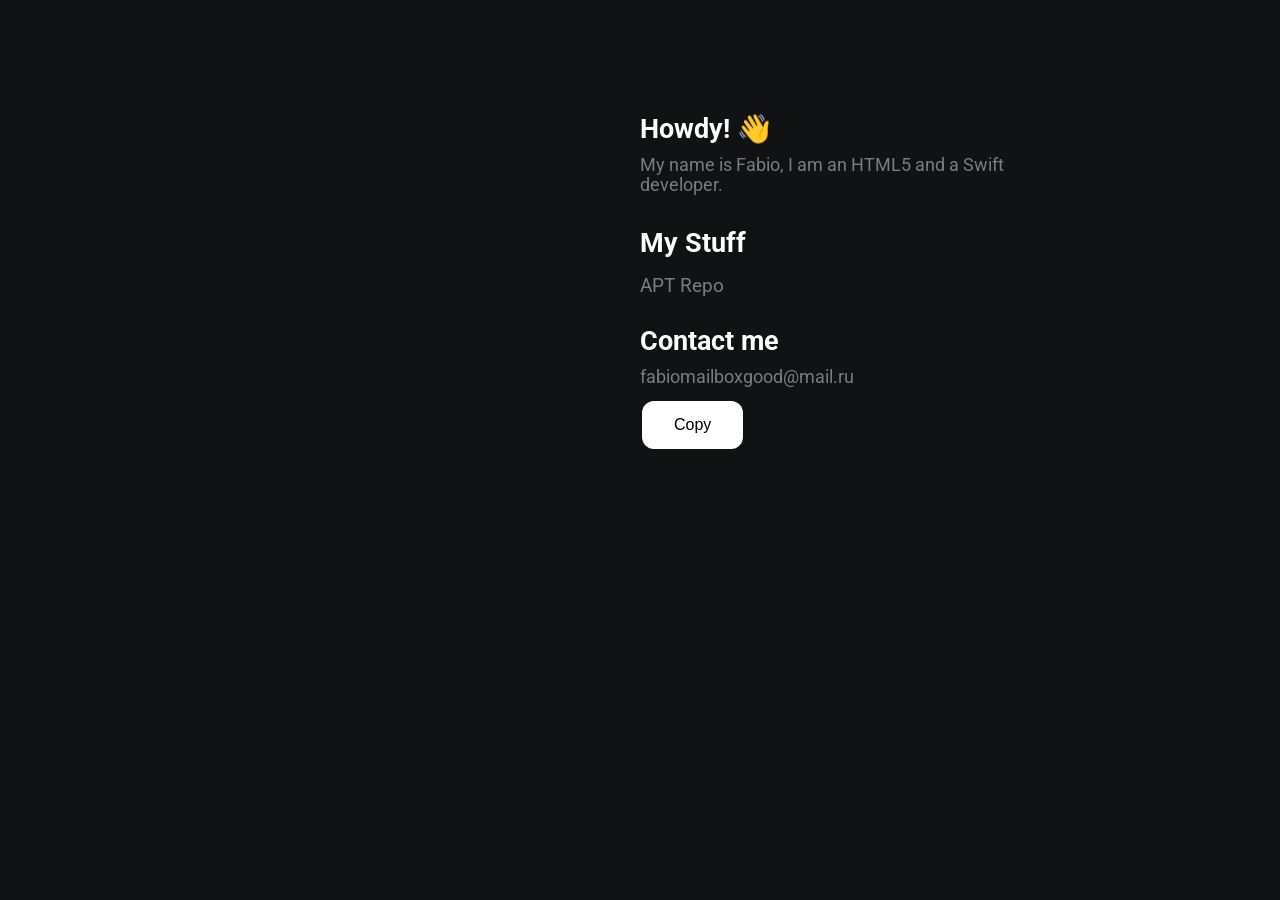
==== index.html @ f6b5f11a "Finalize" ====
<!DOCTYPE html>
<html lang="en">
<head>
    <meta charset="UTF-8">
    <meta name="viewport" content="width=device-width, initial-scale=1.0">
    <meta http-equiv="X-UA-Compatible" content="ie=edge">
    <link rel="stylesheet" href="https://use.fontawesome.com/releases/v5.4.1/css/all.css" integrity="sha384-5sAR7xN1Nv6T6+dT2mhtzEpVJvfS3NScPQTrOxhwjIuvcA67KV2R5Jz6kr4abQsz" crossorigin="anonymous">
    <link rel="stylesheet" href="style.css">
    <title>haxi0's site</title>
    <link rel="icon" href="./assets/haxi0_iOS_noText-Rounded.png" type="image/gif">
    <meta content="haxi0" property="og:title" />
    <meta content="i do coding for fun!" property="og:description" />
    <meta content="#006ee6" data-react-helmet="true" name="theme-color" />
    <meta property="og:image" content="http://haxi0-dev.com/assets/haxi0_iOS_noText-Rounded.png" />
    <meta property="twitter:image" content="http://haxi0-dev.com/assets/haxi0_iOS_noText-Rounded.png"/>
</head>
<body>
    <div class="grid-2">
        <div class="section-1">
            <iframe src="https://lanyard.cnrad.dev/api/460326639885221900?borderRadius=30px&idleMessage=Bored at the moment" width="410" height="210" allowtransparency="true" frameborder="0"></iframe>
        </div>
        <div class="section-2">
            <h2>Howdy! 👋</h2>
            <p>My name is Fabio, I am an HTML5 and a Swift developer.</p>
            <h2>My Stuff</h2>
            <a href="https://repo.haxi0-dev.com">APT Repo</a>
            <h2>Contact me</h2>
            <p id="copy">fabiomailboxgood@mail.ru</p>
            <button type="button" onclick="copyEvent('copy')">Copy</button> 
            <script>
                function copyEvent(id)
                {
                    var str = document.getElementById(id);
                    window.getSelection().selectAllChildren(str);
                    document.execCommand("Copy")
                }
            </script>
    </div>
</body>
</html>
---- style.css ----
/* global */
@import url('https://fonts.googleapis.com/css?family=Roboto');

.grid-2{
    display: grid;
    grid-template-columns: repeat(2,1fr);
}

body{
    margin: 0;
    padding: 0;
    font-family: 'Roboto', sans-serif;
    background-color: #101214;
    color: #7A7C80;

}

h2,.white{
    color: #fff;
}

a{
    color: #7A7C80;
    text-decoration: none;
}
/* section 1 */
.section-1{
    padding-top: 40vh;
    text-align: center;
}

.section-1 p{
    font-size: 1.1rem;
    padding-bottom: 10px;
    margin:0;
}

.section-1 h2{
    font-size: 1.7rem;
    margin-bottom: 10px;
}

.section-1 a{
    font-size: 1.5rem;
    padding: 10px;
}
/* section 2 */
.section-2{
    padding-top: 10vh;
    width: 70%;
}

.section-2 h2{
    font-size: 1.7rem;
    margin-bottom: 10px;
}

.section-2 p{
    font-size: 1.1rem;
    padding-bottom: 10px;
    margin:0;
}

.section-2 a{
    display: block;
    padding: 5px;
    font-size: 1.2rem;
    padding-left: 0;
    width: 100px;
}
/* animations / utilities */
.section-2 a:hover{
    font-size: 1.3rem;
    color: #fff;
    cursor: pointer;
    transition: 0.2s;
}

.section-1 a:hover{
    color: #fff;
    cursor: pointer;
    transition: 0.3s;
}

.white:hover{
    position: relative;
    padding-left: 10px;
}

/* media queres */
@media(max-width:780px){
    .grid-2{
        grid-template-columns: 1fr;
    }
    .section-1{
        padding:0;
        padding-top: 5rem;
    }
    .section-2{
        padding: 0;
        padding-left: 1.5rem;
        padding-top: 2rem;
    }
}

 button {
    background-color: #4CAF50; /* Green */
    border: none;
    color: white;
    padding: 15px 32px;
    text-align: center;
    text-decoration: none;
    display: inline-block;
    font-size: 16px;
    margin: 4px 2px;
    cursor: pointer;
    -webkit-transition-duration: 0.4s; /* Safari */
    transition-duration: 0.4s;
  }

  button {
    background-color: white;
    border-radius: 12px;
    border: none;
    color: black;
    padding: 15px 32px;
    text-align: center;
    text-decoration: none;
    display: inline-block;
    font-size: 16px;
    margin: 4px 2px;
    cursor: pointer;
  }
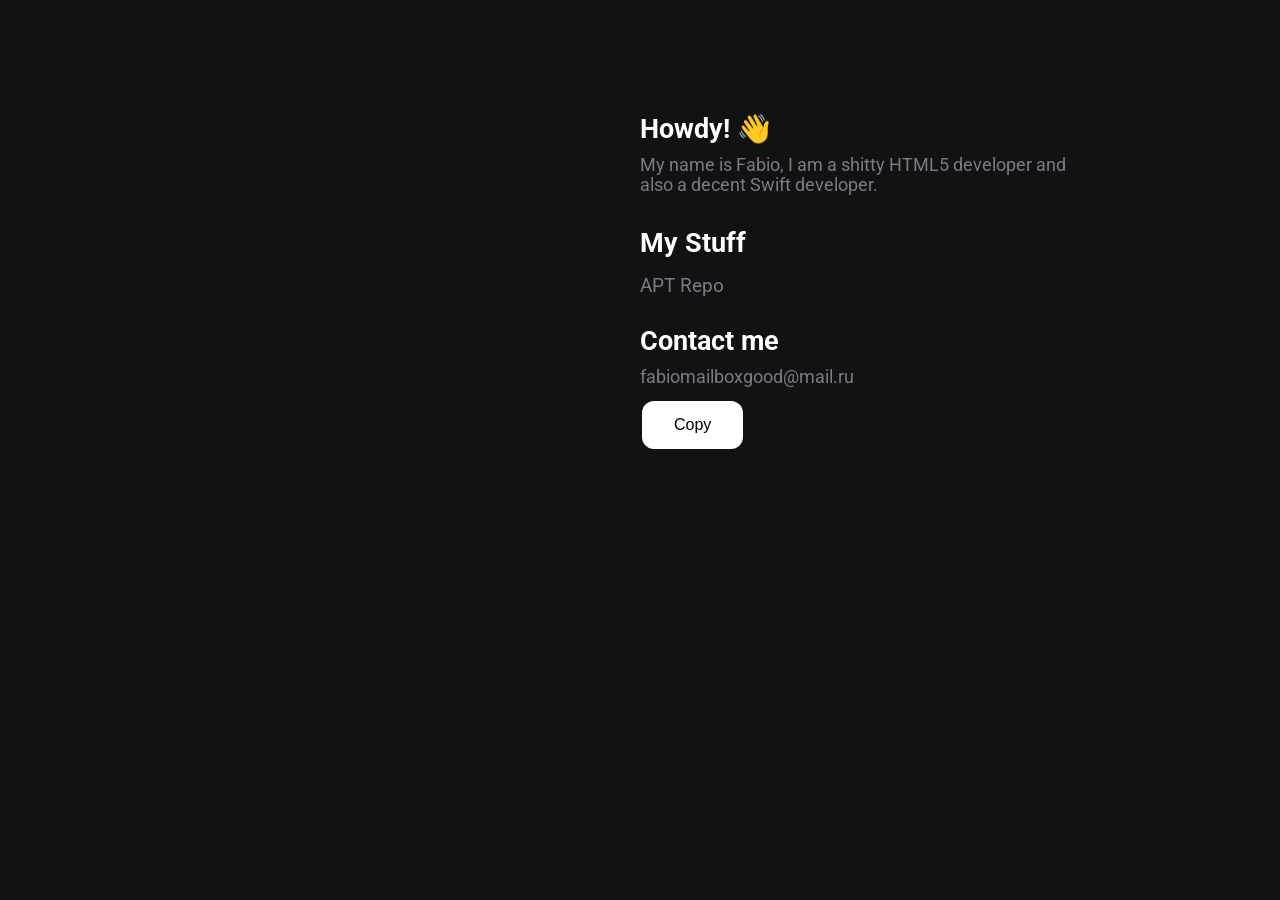
==== commit dccc77a5: "Update index.html" ====
--- a/index.html
+++ b/index.html
@@ -17,11 +17,11 @@
 <body>
     <div class="grid-2">
         <div class="section-1">
-            <iframe src="https://lanyard.cnrad.dev/api/460326639885221900?borderRadius=30px&idleMessage=Bored at the moment" width="410" height="210" allowtransparency="true" frameborder="0"></iframe>
+            <iframe src="https://lanyard.cnrad.dev/api/460326639885221900?borderRadius=30px" width="410" height="210" allowtransparency="true" frameborder="0"></iframe>
         </div>
         <div class="section-2">
             <h2>Howdy! 👋</h2>
-            <p>My name is Fabio, I am an HTML5 and a Swift developer.</p>
+            <p>My name is Fabio, I am a shitty HTML5 developer and also a decent Swift developer.</p>
             <h2>My Stuff</h2>
             <a href="https://repo.haxi0-dev.com">APT Repo</a>
             <h2>Contact me</h2>
--- a/style.css
+++ b/style.css
@@ -104,7 +104,7 @@
 }
 
  button {
-    background-color: #4CAF50; /* Green */
+    background-color: #4CAF50;
     border: none;
     color: white;
     padding: 15px 32px;
@@ -114,7 +114,7 @@
     font-size: 16px;
     margin: 4px 2px;
     cursor: pointer;
-    -webkit-transition-duration: 0.4s; /* Safari */
+    -webkit-transition-duration: 0.4s;
     transition-duration: 0.4s;
   }
 
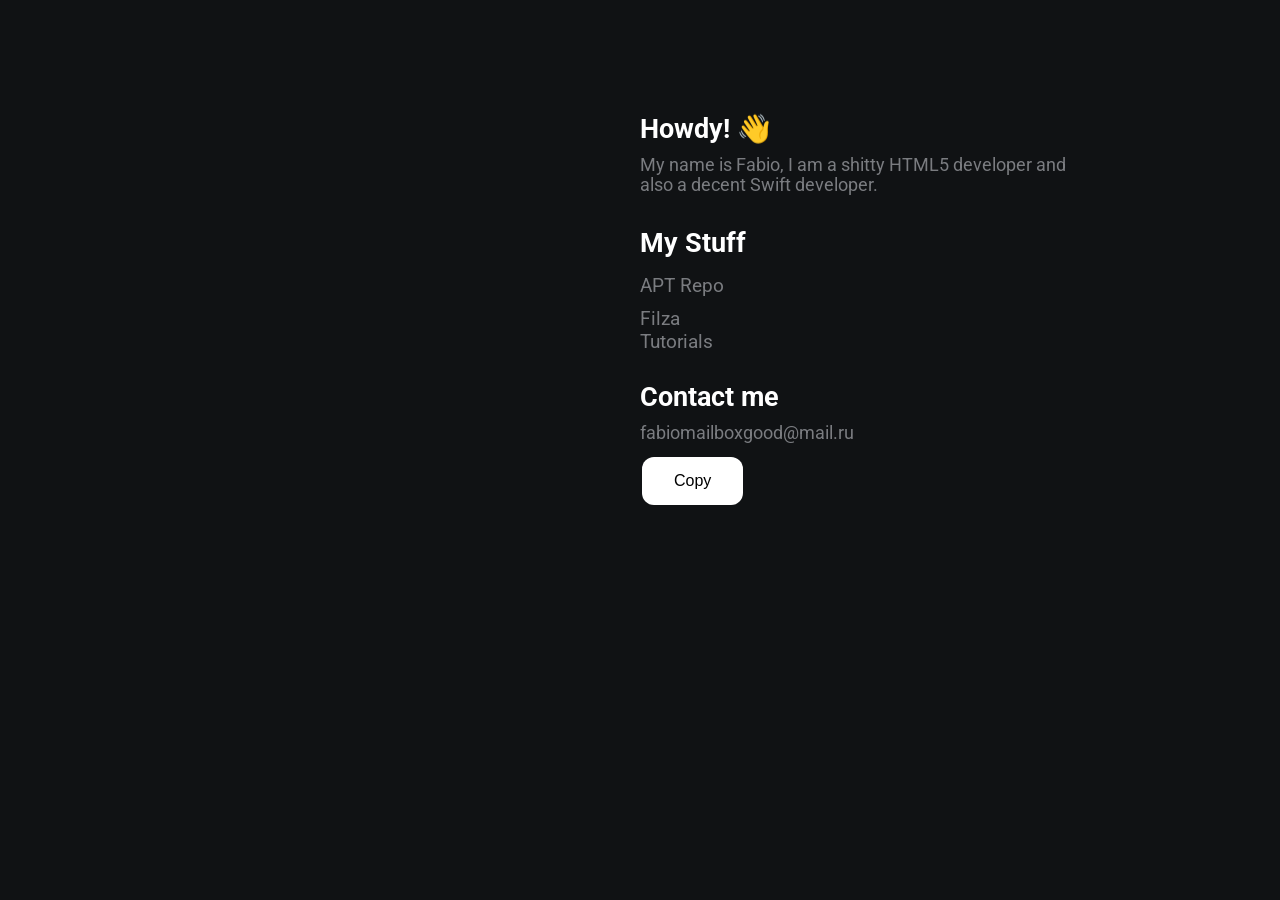
==== commit 59d7e8b4: "Update" ====
--- a/index.html
+++ b/index.html
@@ -24,6 +24,7 @@
             <p>My name is Fabio, I am a shitty HTML5 developer and also a decent Swift developer.</p>
             <h2>My Stuff</h2>
             <a href="https://repo.haxi0-dev.com">APT Repo</a>
+            <a href="https://haxi0-dev.com/filzatutorials">Filza Tutorials</a>
             <h2>Contact me</h2>
             <p id="copy">fabiomailboxgood@mail.ru</p>
             <button type="button" onclick="copyEvent('copy')">Copy</button> 
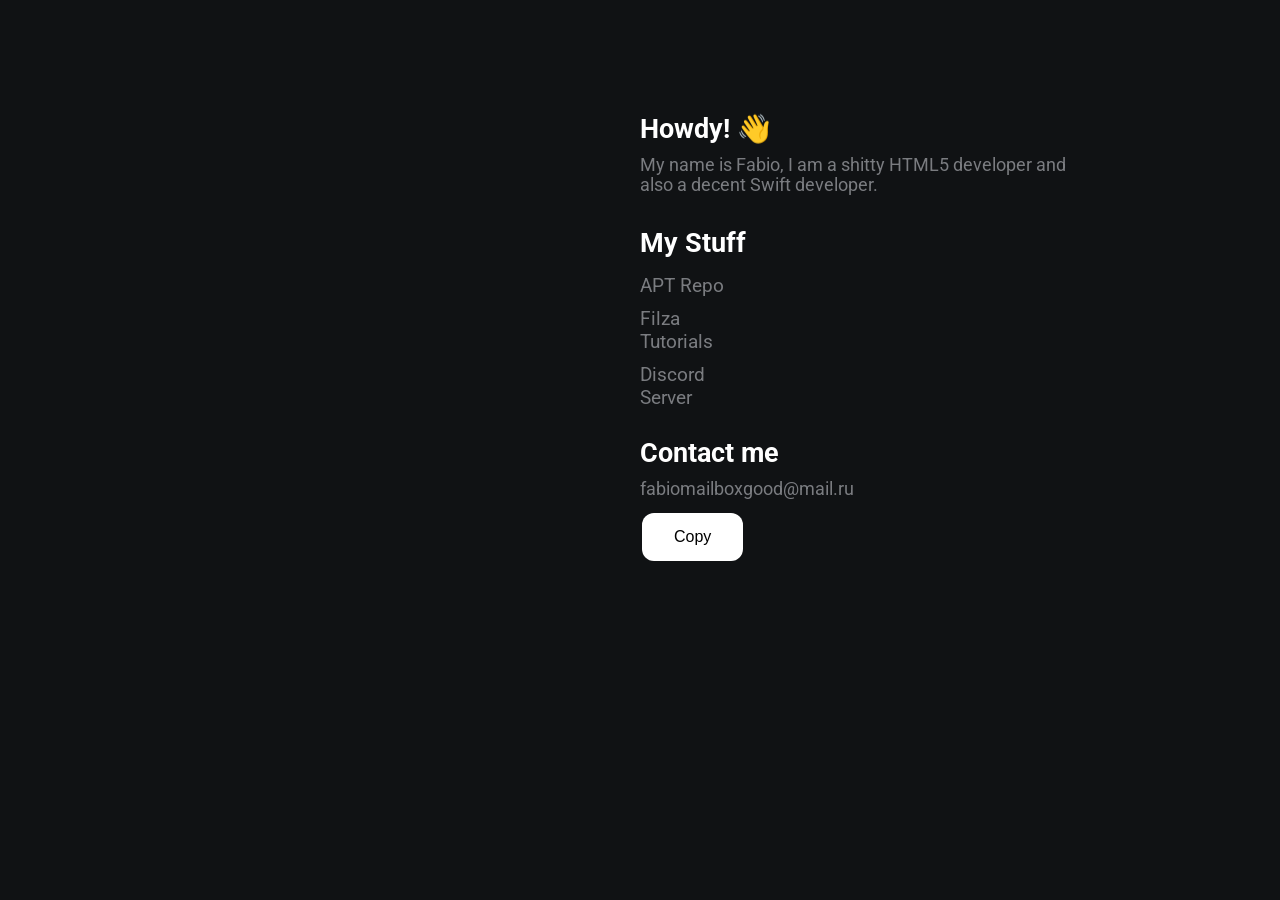
==== commit 474013aa: "Update index.html" ====
--- a/index.html
+++ b/index.html
@@ -24,7 +24,8 @@
             <p>My name is Fabio, I am a shitty HTML5 developer and also a decent Swift developer.</p>
             <h2>My Stuff</h2>
             <a href="https://repo.haxi0-dev.com">APT Repo</a>
-            <a href="https://haxi0-dev.com/filzatutorials">Filza Tutorials</a>
+            <a href="https://haxi0s-alt.gitbook.io/filzatutorials/">Filza Tutorials</a>
+            <a href="https://discord.gg/4EFEYnFb7x">Discord Server</a>
             <h2>Contact me</h2>
             <p id="copy">fabiomailboxgood@mail.ru</p>
             <button type="button" onclick="copyEvent('copy')">Copy</button> 
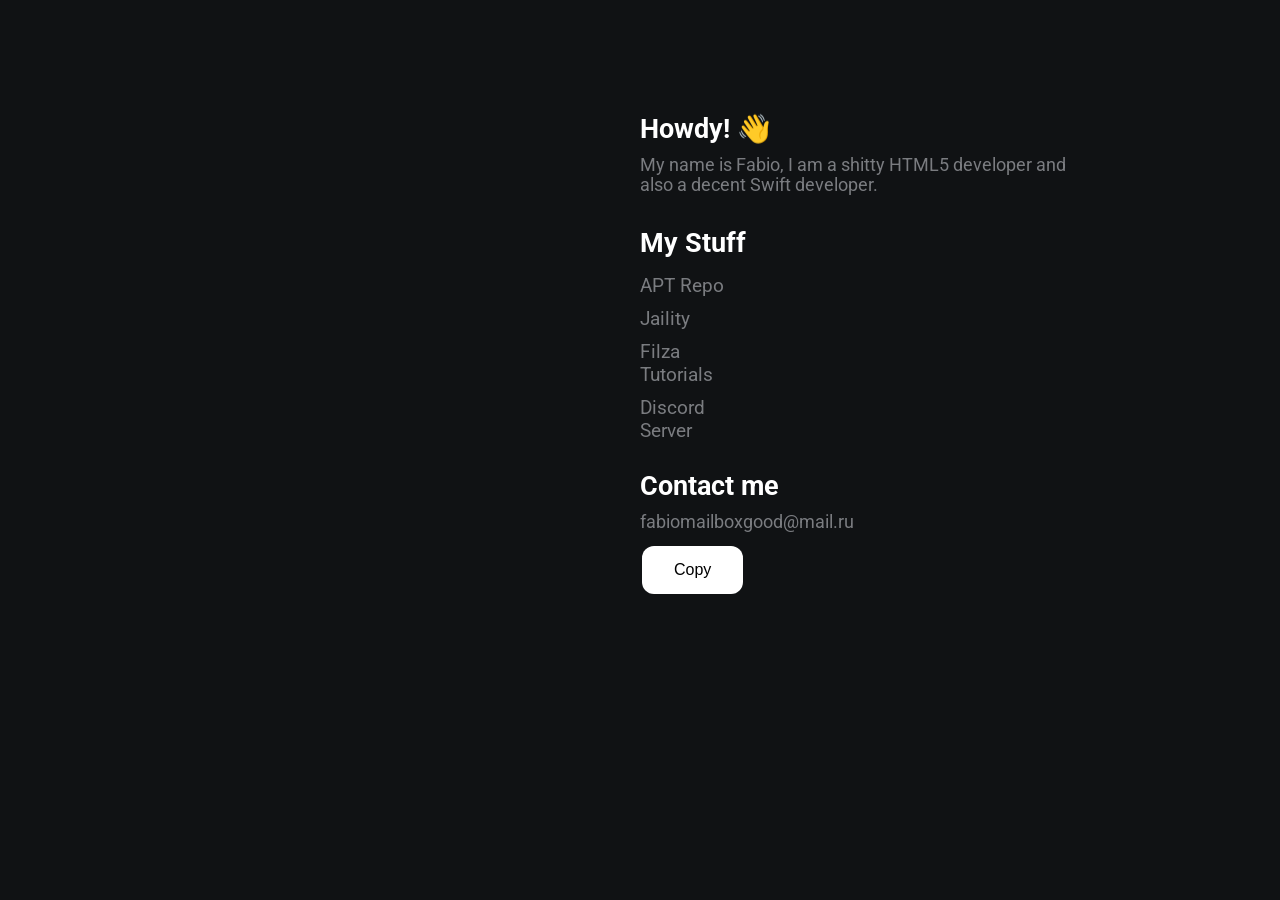
==== commit 432a0d7c: "Update index.html" ====
--- a/index.html
+++ b/index.html
@@ -24,6 +24,7 @@
             <p>My name is Fabio, I am a shitty HTML5 developer and also a decent Swift developer.</p>
             <h2>My Stuff</h2>
             <a href="https://repo.haxi0-dev.com">APT Repo</a>
+            <a href="https://haxi0-dev.com/assets/Jaility1.1-3.ipa">Jaility</a>
             <a href="https://haxi0s-alt.gitbook.io/filzatutorials/">Filza Tutorials</a>
             <a href="https://discord.gg/4EFEYnFb7x">Discord Server</a>
             <h2>Contact me</h2>
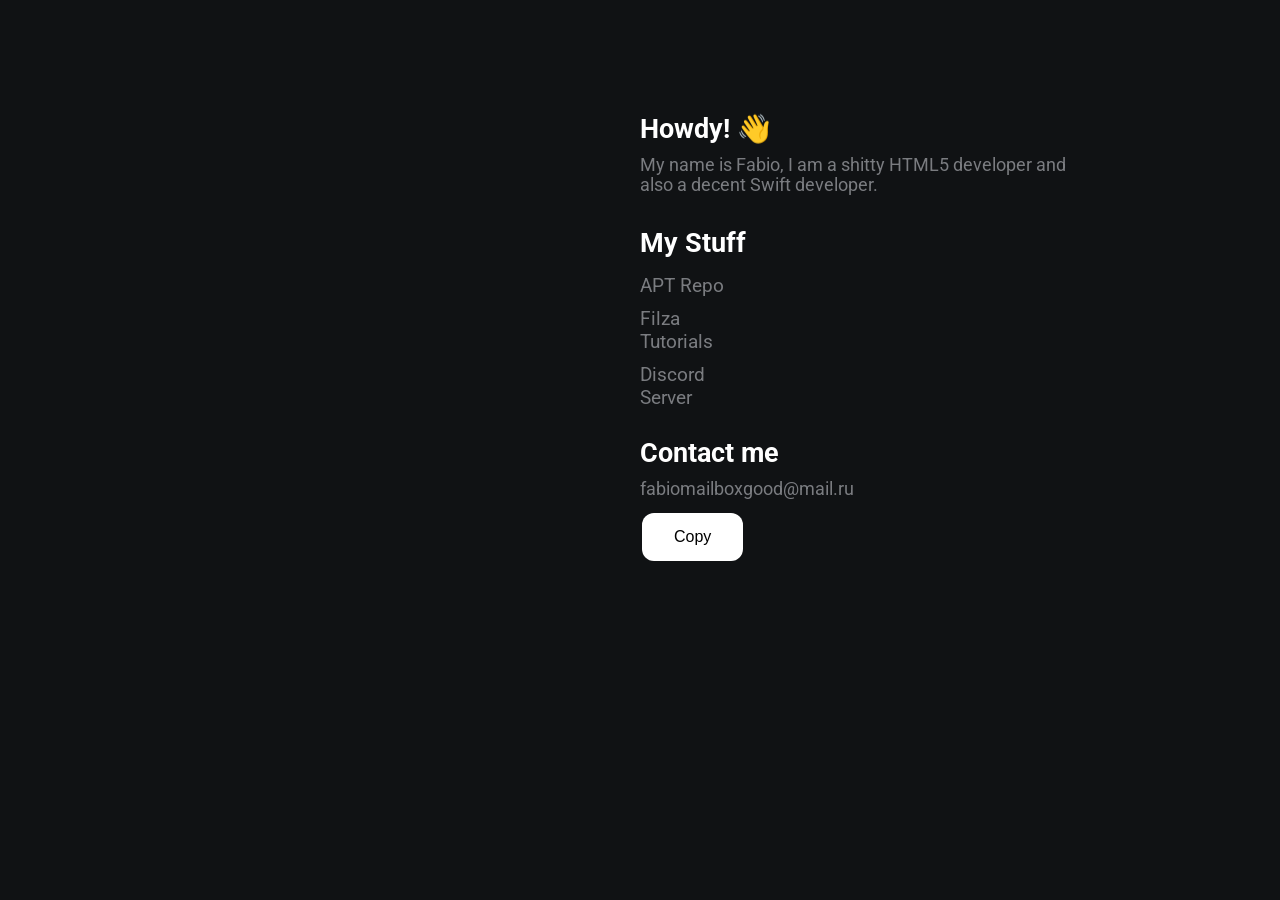
==== commit f7471749: "Remove Jaility Link." ====
--- a/index.html
+++ b/index.html
@@ -24,7 +24,6 @@
             <p>My name is Fabio, I am a shitty HTML5 developer and also a decent Swift developer.</p>
             <h2>My Stuff</h2>
             <a href="https://repo.haxi0-dev.com">APT Repo</a>
-            <a href="https://haxi0-dev.com/assets/Jaility1.1-3.ipa">Jaility</a>
             <a href="https://haxi0s-alt.gitbook.io/filzatutorials/">Filza Tutorials</a>
             <a href="https://discord.gg/4EFEYnFb7x">Discord Server</a>
             <h2>Contact me</h2>
